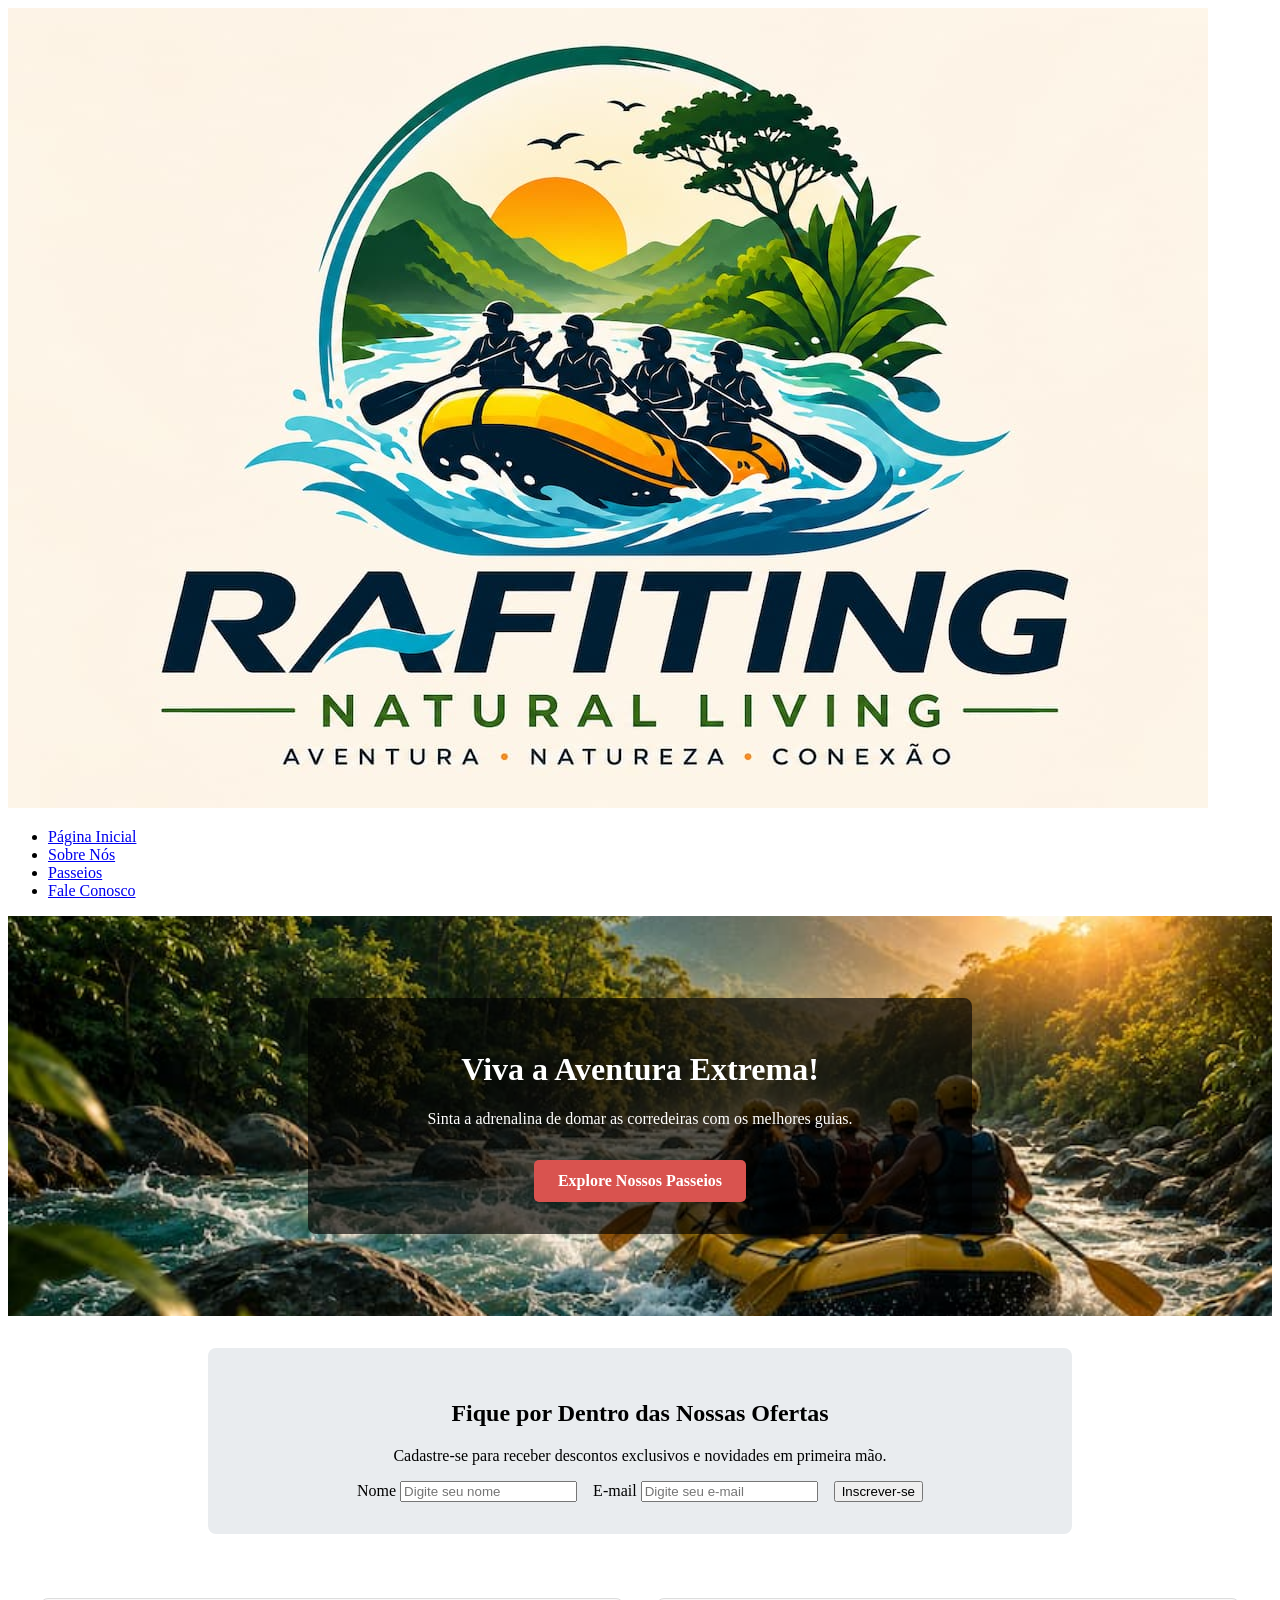
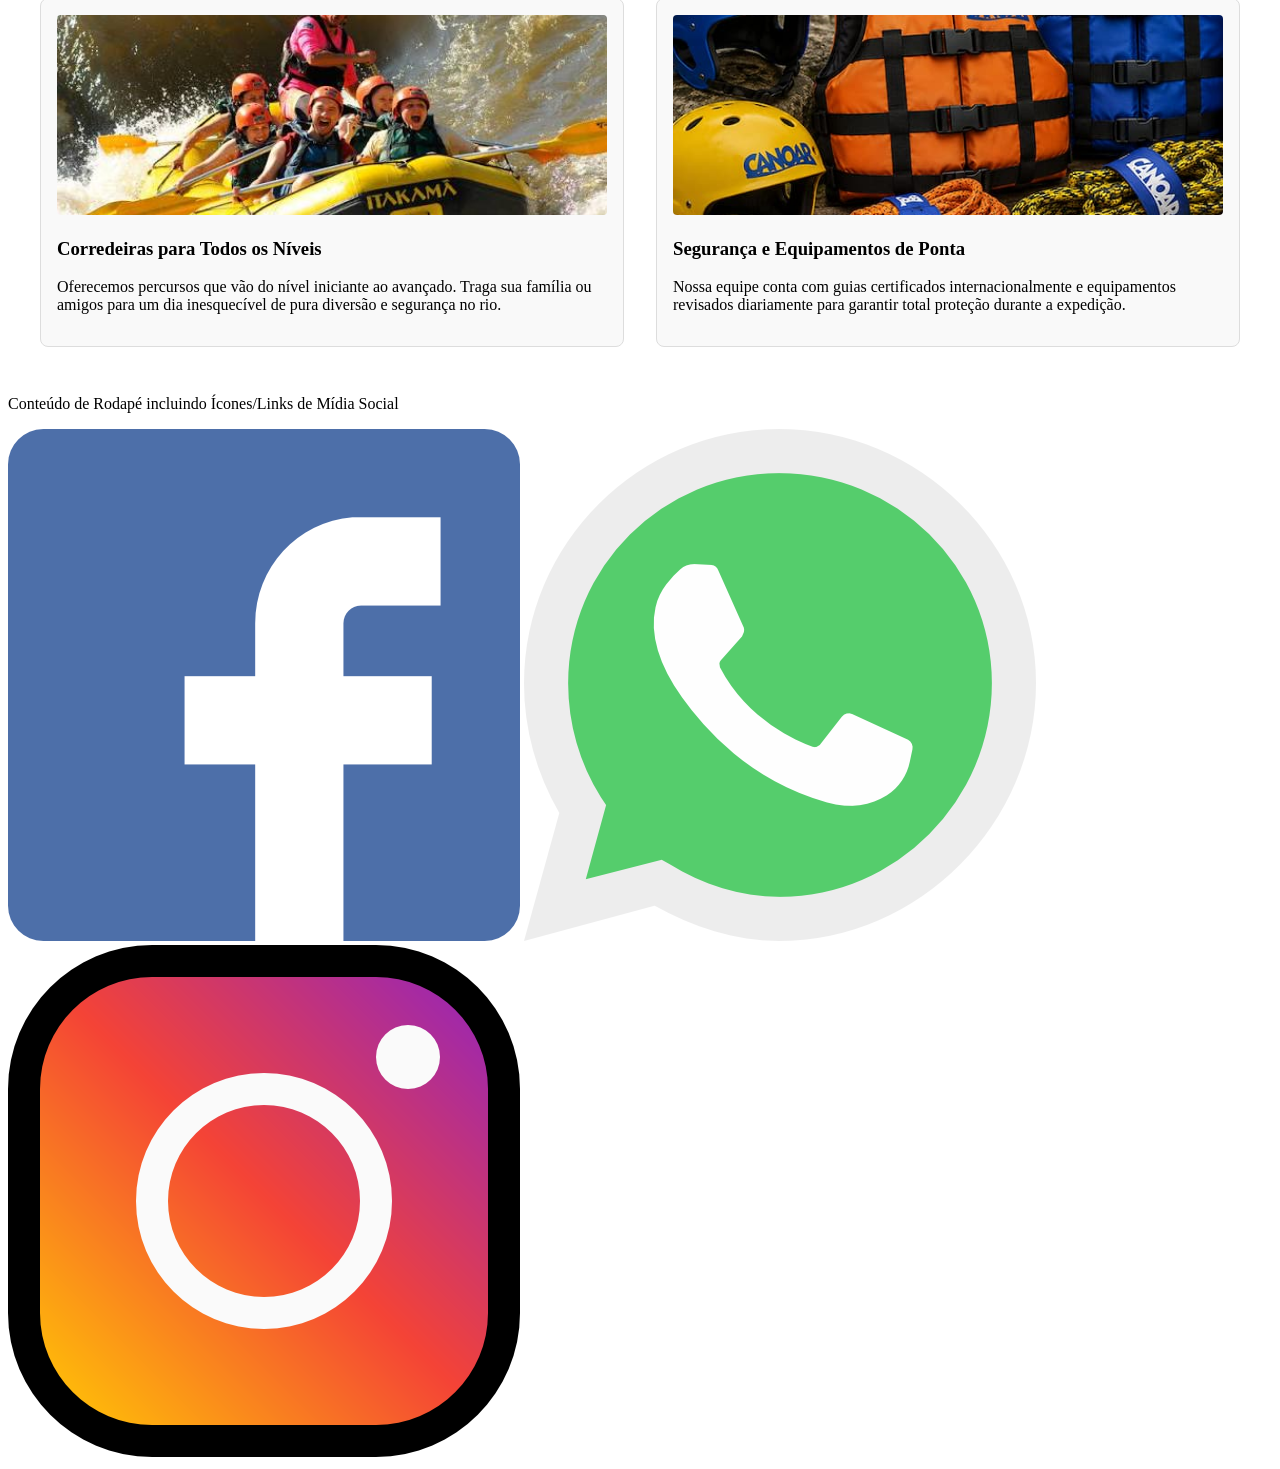
==== wwr/index.html @ a549028a "Atualizações projeto final" ====
<!DOCTYPE html>
<html lang="pt-br">

<head>
    <meta charset="UTF-8">
    <meta name="viewport" content="width=device-width, initial-scale=1.0">
    <meta name="description"
      content="Página inicial da  Natural Living. Descubra a emoção do rafting, conheça nossos passeios e junte-se à aventura!">
    <meta name="author" content="Gisele Rodrigues de Lima Albuquerque">
    <title>Início | Natural Living</title>
    <link rel="stylesheet" href="estilos/rafting.css">
</head>

<body>
    <header>
        <a id="logo_link" href="index.html">
            <img class="logo" src="imagens/logotipo.jpg" alt=" Natural Living">
        </a>
        <nav>
            <ul>
                <li><a href="index.html">Página Inicial</a></li>
                <li><a href="sobre.html">Sobre Nós</a></li>
                <li><a href="passeios.html">Passeios</a></li>
                <li><a href="contato.html">Fale Conosco</a></li>
            </ul>
        </nav>
    </header>

    <main class="home-main">
        <!-- Hero Section com Posicionamento Absoluto -->
        <div class="hero">
            <img src="imagens/hero.jpg" alt=" Natural Living" class="hero-img">
            <div class="hero-msg">
                <h1>Viva a Aventura Extrema!</h1>
                <p>Sinta a adrenalina de domar as corredeiras com os melhores guias.</p>
                <a href="passeios.html" class="btn-cta">Explore Nossos Passeios</a>
            </div>
        </div>

        <!-- Seção de Inscrição na Newsletter -->
        <section class="newsletter-section">
            <h2>Fique por Dentro das Nossas Ofertas</h2>
            <p>Cadastre-se para receber descontos exclusivos e novidades em primeira mão.</p>
            <form action="#" method="post" class="form-newsletter">
                <div class="form-row">
                    <label for="nome-news">Nome</label>
                    <input type="text" id="nome-news" name="nome-news" placeholder="Digite seu nome"
                      required>
                </div>
                <div class="form-row">
                    <label for="email-news">E-mail</label>
                    <input type="email" id="email-news" name="email-news"
                      placeholder="Digite seu e-mail" required>
                </div>
                <button type="submit" id="btn-newsletter" name="btn-newsletter"
                  class="btn-submit">Inscrever-se</button>
            </form>
        </section>

        <!-- Grid de Conteúdo e Destaques do Site -->
        <section class="home-grid">
            <article class="grid-card">
                <img src="imagens/grupo.jpg" alt="Grupo praticando rafting">
                <h3>Corredeiras para Todos os Níveis</h3>
                <p>Oferecemos percursos que vão do nível iniciante ao avançado. Traga sua família ou
                    amigos para um dia inesquecível de pura diversão e segurança no rio.</p>
            </article>

            <article class="grid-card">
                <img src="imagens/equipamentos.jpg" alt="Equipamentos de segurança para rafting">
                <h3>Segurança e Equipamentos de Ponta</h3>
                <p>Nossa equipe conta com guias certificados internacionalmente e equipamentos
                    revisados diariamente para garantir total proteção durante a expedição.</p>
            </article>
        </section>
    </main>

    <footer>
        <p>Conteúdo de Rodapé incluindo Ícones/Links de Mídia Social</p>
        <nav class="redes-sociais">
            <a href="https://www.facebook.com"><img src="imagens/facebook.png" alt="Facebook"></a>
            <a href="https://www.whatsapp.com"><img src="imagens/whatsapp.png" alt="Whatsapp"></a>
            <a href="https://www.instagram.com"><img src="imagens/instagram.png"
                  alt="Instagram"></a>
        </nav>
    </footer>
</body>

</html>
---- wwr/estilos/rafting.css ----
/* --- HERO SECTION (Posicionamento Absoluto) --- */
.hero {
    position: relative;
    width: 100%;
    overflow: hidden;
}

.hero-img {
    width: 100%;
    height: 400px;
    object-fit: cover;
    display: block;
}

.hero-msg {
    position: absolute;
    top: 50%;
    left: 50%;
    transform: translate(-50%, -50%);
    background-color: rgba(0, 0, 0, 0.65);
    color: #ffffff;
    padding: 2rem;
    text-align: center;
    border-radius: 8px;
    width: 80%;
    max-width: 600px;
}

.btn-cta {
    display: inline-block;
    margin-top: 1rem;
    padding: 0.75rem 1.5rem;
    background-color: #d9534f;
    color: #ffffff;
    text-decoration: none;
    font-weight: bold;
    border-radius: 5px;
    transition: background-color 0.3s;
}

.btn-cta:hover {
    background-color: #c9302c;
}

/* --- HOME GRID --- */
.home-grid {
    display: grid;
    grid-template-columns: repeat(auto-fit, minmax(300px, 1fr));
    gap: 2rem;
    padding: 2rem;
}

.grid-card {
    background: #f9f9f9;
    border: 1px solid #ddd;
    border-radius: 8px;
    overflow: hidden;
    padding: 1rem;
}

.grid-card img {
    width: 100%;
    height: 200px;
    object-fit: cover;
    border-radius: 4px;
}

/* --- NEWSLETTER SECTION --- */
.newsletter-section {
    background-color: #e9ecef;
    padding: 2rem;
    margin: 2rem auto;
    text-align: center;
    border-radius: 8px;
    max-width: 800px;
}

.form-newsletter {
    display: flex;
    flex-wrap: wrap;
    gap: 1rem;
    justify-content: center;
    align-items: flex-end;
    margin-top: 1rem;
}

/* --- PASSEIOS CARDS --- */
.passeios-cards {
    display: grid;
    grid-template-columns: repeat(auto-fit, minmax(280px, 1fr));
    gap: 1.5rem;
    padding: 2rem;
}

.card-passeio {
    border: 1px solid #ccc;
    border-radius: 8px;
    overflow: hidden;
    box-shadow: 0 2px 5px rgba(0, 0, 0, 0.1);
}

.card-passeio img {
    width: 100%;
    height: 220px;
    object-fit: cover;
}

.card-conteudo {
    padding: 1rem;
}

.passeios-cta {
    text-align: center;
    padding: 2rem 1rem;
    background-color: #f0f4f8;
}

/* --- TABELA DE PASSEIOS --- */
.tabela-section {
    padding: 2rem;
}

.tabela-container {
    overflow-x: auto;
}

table {
    width: 100%;
    border-collapse: collapse;
    margin-top: 1rem;
}

th,
td {
    border: 1px solid #ddd;
    padding: 0.75rem;
    text-align: left;
}

th {
    background-color: #333;
    color: #fff;
}

tr:nth-child(even) {
    background-color: #f2f2f2;
}
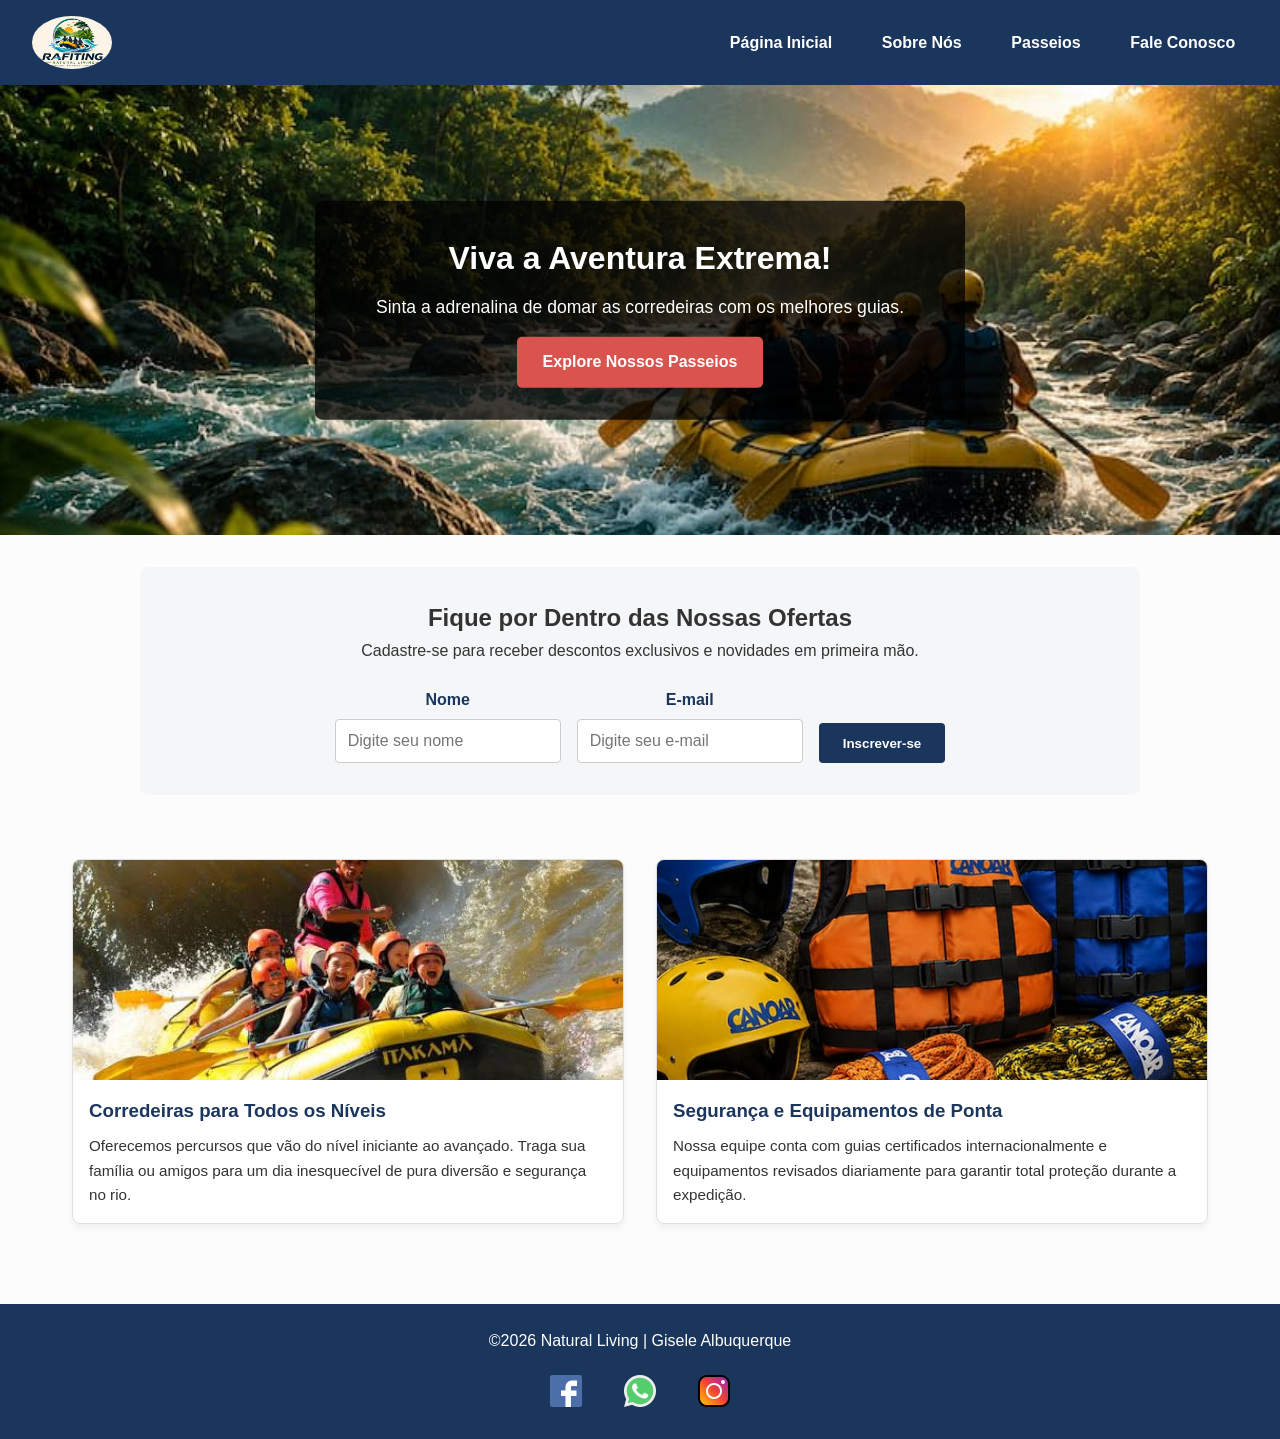
==== commit 2f7b1e9d: "Melhorando o CSS" ====
--- a/wwr/index.html
+++ b/wwr/index.html
@@ -76,7 +76,7 @@
     </main>
 
     <footer>
-        <p>Conteúdo de Rodapé incluindo Ícones/Links de Mídia Social</p>
+        <p>©️2026 Natural Living | Gisele Albuquerque</p>
         <nav class="redes-sociais">
             <a href="https://www.facebook.com"><img src="imagens/facebook.png" alt="Facebook"></a>
             <a href="https://www.whatsapp.com"><img src="imagens/whatsapp.png" alt="Whatsapp"></a>
--- a/wwr/estilos/rafting.css
+++ b/wwr/estilos/rafting.css
@@ -1,15 +1,80 @@
-/* --- HERO SECTION (Posicionamento Absoluto) --- */
+/* ==========================================================================
+   1. RESET E CONFIGURAÇÕES GERAIS
+   ========================================================================== */
+* {
+    box-sizing: border-box;
+    margin: 0;
+    padding: 0;
+}
+
+body {
+    font-family: Arial, Helvetica, sans-serif;
+    line-height: 1.6;
+    color: #333333;
+    background-color: #fcfcfc;
+}
+
+img {
+    max-width: 100%;
+    height: auto;
+    display: block;
+}
+
+/* ==========================================================================
+   2. CABEÇALHO E NAVEGAÇÃO UNIFORMES
+   ========================================================================== */
+header {
+    background-color: #1b365d;
+    display: flex;
+    justify-content: space-between;
+    align-items: center;
+    padding: 1rem 2rem;
+}
+
+#logo_link {
+    display: inline-block;
+}
+
+.logo {
+    width: 80px;
+    height: auto;
+    border-radius: 50%;
+}
+
+nav ul {
+    list-style: none;
+    display: flex;
+    gap: 1.5rem;
+}
+
+nav a {
+    color: #ffffff;
+    text-decoration: none;
+    font-weight: bold;
+    padding: 0.5rem 0.8rem;
+    transition: background-color 0.3s, color 0.3s;
+    border-radius: 4px;
+}
+
+nav a:hover {
+    background-color: #0088cc;
+    color: #ffffff;
+}
+
+/* ==========================================================================
+   3. HERO SECTION (Posicionamento Absoluto - index.html)
+   ========================================================================== */
 .hero {
     position: relative;
     width: 100%;
+    max-height: 500px;
     overflow: hidden;
 }
 
 .hero-img {
     width: 100%;
-    height: 400px;
+    height: 450px;
     object-fit: cover;
-    display: block;
 }
 
 .hero-msg {
@@ -17,62 +82,121 @@
     top: 50%;
     left: 50%;
     transform: translate(-50%, -50%);
-    background-color: rgba(0, 0, 0, 0.65);
+    background-color: rgba(0, 0, 0, 0.75);
     color: #ffffff;
     padding: 2rem;
     text-align: center;
     border-radius: 8px;
-    width: 80%;
-    max-width: 600px;
-}
-
+    width: 85%;
+    max-width: 650px;
+}
+
+.hero-msg h1 {
+    font-size: 2rem;
+    margin-bottom: 0.5rem;
+    color: #ffffff;
+}
+
+.hero-msg p {
+    font-size: 1.1rem;
+    margin-bottom: 1rem;
+}
+
+/* ==========================================================================
+   4. BOTÕES E CHAMADAS PARA AÇÃO (CTA)
+   ========================================================================== */
 .btn-cta {
     display: inline-block;
-    margin-top: 1rem;
-    padding: 0.75rem 1.5rem;
+    padding: 0.8rem 1.6rem;
     background-color: #d9534f;
     color: #ffffff;
     text-decoration: none;
     font-weight: bold;
     border-radius: 5px;
     transition: background-color 0.3s;
+    border: none;
+    cursor: pointer;
 }
 
 .btn-cta:hover {
-    background-color: #c9302c;
-}
-
-/* --- HOME GRID --- */
-.home-grid {
+    background-color: #b52b27;
+}
+
+.btn-submit {
+    padding: 0.8rem 1.5rem;
+    background-color: #1b365d;
+    color: #ffffff;
+    border: none;
+    border-radius: 4px;
+    font-weight: bold;
+    cursor: pointer;
+    transition: background-color 0.3s;
+}
+
+.btn-submit:hover {
+    background-color: #0088cc;
+}
+
+/* ==========================================================================
+   5. LAYOUT CSS GRID (Home, Passeios e Equipe)
+   ========================================================================== */
+.home-grid,
+.passeios-cards,
+.equipe-grid {
     display: grid;
-    grid-template-columns: repeat(auto-fit, minmax(300px, 1fr));
+    grid-template-columns: repeat(auto-fit, minmax(280px, 1fr));
     gap: 2rem;
     padding: 2rem;
-}
-
-.grid-card {
-    background: #f9f9f9;
-    border: 1px solid #ddd;
+    max-width: 1200px;
+    margin: 0 auto;
+}
+
+.grid-card,
+.card-passeio,
+.funcionario {
+    background: #ffffff;
+    border: 1px solid #e0e0e0;
     border-radius: 8px;
     overflow: hidden;
-    padding: 1rem;
-}
-
-.grid-card img {
-    width: 100%;
-    height: 200px;
+    box-shadow: 0 4px 6px rgba(0, 0, 0, 0.05);
+}
+
+.grid-card img,
+.card-passeio img,
+.funcionario img {
+    width: 100%;
+    height: 220px;
     object-fit: cover;
-    border-radius: 4px;
-}
-
-/* --- NEWSLETTER SECTION --- */
+}
+
+.grid-card h3,
+.card-conteudo h2,
+.equipe-section h2 {
+    padding: 1rem 1rem 0.5rem 1rem;
+    color: #1b365d;
+}
+
+.grid-card p,
+.card-conteudo p,
+figcaption {
+    padding: 0 1rem 1rem 1rem;
+    font-size: 0.95rem;
+}
+
+/* ==========================================================================
+   6. FORMULÁRIOS E NEWSLETTER
+   ========================================================================== */
+.newsletter-section,
+.mapa-e-formulario {
+    max-width: 1000px;
+    margin: 2rem auto;
+    padding: 2rem;
+    background-color: #f4f6f8;
+    border-radius: 8px;
+}
+
 .newsletter-section {
-    background-color: #e9ecef;
-    padding: 2rem;
-    margin: 2rem auto;
-    text-align: center;
-    border-radius: 8px;
-    max-width: 800px;
+    text-align: center;
 }
 
 .form-newsletter {
@@ -81,43 +205,84 @@
     gap: 1rem;
     justify-content: center;
     align-items: flex-end;
-    margin-top: 1rem;
-}
-
-/* --- PASSEIOS CARDS --- */
-.passeios-cards {
-    display: grid;
-    grid-template-columns: repeat(auto-fit, minmax(280px, 1fr));
-    gap: 1.5rem;
-    padding: 2rem;
-}
-
-.card-passeio {
+    margin-top: 1.5rem;
+}
+
+.form-contato {
+    display: flex;
+    flex-direction: column;
+    gap: 1.2rem;
+    width: 100%;
+}
+
+.form-row {
+    display: flex;
+    flex-direction: column;
+    gap: 0.4rem;
+}
+
+.form-row label,
+.label-title {
+    font-weight: bold;
+    color: #1b365d;
+}
+
+.form-row input[type="text"],
+.form-row input[type="email"],
+.form-row textarea {
+    padding: 0.75rem;
     border: 1px solid #ccc;
-    border-radius: 8px;
-    overflow: hidden;
-    box-shadow: 0 2px 5px rgba(0, 0, 0, 0.1);
-}
-
-.card-passeio img {
-    width: 100%;
-    height: 220px;
-    object-fit: cover;
-}
-
-.card-conteudo {
-    padding: 1rem;
-}
-
-.passeios-cta {
-    text-align: center;
-    padding: 2rem 1rem;
-    background-color: #f0f4f8;
-}
-
-/* --- TABELA DE PASSEIOS --- */
+    border-radius: 4px;
+    font-size: 1rem;
+    width: 100%;
+}
+
+.radio-options {
+    display: flex;
+    flex-direction: column;
+    gap: 0.5rem;
+    margin-top: 0.4rem;
+}
+
+.radio-options label,
+.checkbox-row label {
+    font-weight: normal;
+    cursor: pointer;
+}
+
+/* Container flex do mapa e formulário */
+.mapa-e-formulario {
+    display: flex;
+    flex-wrap: wrap;
+    gap: 2rem;
+}
+
+.mapa-container,
+.form-contato {
+    flex: 1 1 400px;
+}
+
+.mapa-container iframe {
+    width: 100%;
+    height: 100%;
+    min-height: 380px;
+    border: none;
+    border-radius: 8px;
+}
+
+/* ==========================================================================
+   7. TABELA (Página de Passeios)
+   ========================================================================== */
 .tabela-section {
-    padding: 2rem;
+    max-width: 1000px;
+    margin: 2rem auto;
+    padding: 0 1rem;
+}
+
+.tabela-section h2 {
+    margin-bottom: 1rem;
+    color: #1b365d;
+    text-align: center;
 }
 
 .tabela-container {
@@ -127,21 +292,149 @@
 table {
     width: 100%;
     border-collapse: collapse;
-    margin-top: 1rem;
+    background-color: #ffffff;
 }
 
 th,
 td {
-    border: 1px solid #ddd;
-    padding: 0.75rem;
+    border: 1px solid #dddddd;
+    padding: 0.8rem 1rem;
     text-align: left;
 }
 
 th {
-    background-color: #333;
-    color: #fff;
+    background-color: #1b365d;
+    color: #ffffff;
 }
 
 tr:nth-child(even) {
-    background-color: #f2f2f2;
+    background-color: #f8f9fa;
+}
+
+/* ==========================================================================
+   8. PÁGINA SOBRE NÓS (sobre.html)
+   ========================================================================== */
+.sobre-hero {
+    text-align: center;
+    padding: 3rem 1rem 2rem 1rem;
+    background-color: #f0f4f8;
+    margin-bottom: 2rem;
+}
+
+.sobre-hero h1 {
+    color: #1b365d;
+    font-size: 2.2rem;
+    margin-bottom: 0.5rem;
+}
+
+.sobre-hero p {
+    font-size: 1.1rem;
+    color: #555555;
+    max-width: 800px;
+    margin: 0 auto;
+}
+
+.sobre-historia,
+.sobre-missao {
+    display: grid;
+    grid-template-columns: repeat(auto-fit, minmax(300px, 1fr));
+    gap: 2rem;
+    align-items: center;
+    max-width: 1100px;
+    margin: 2rem auto;
+    padding: 0 1.5rem;
+}
+
+.sobre-historia img,
+.sobre-missao img {
+    width: 100%;
+    height: 320px;
+    object-fit: cover;
+    border-radius: 8px;
+    box-shadow: 0 4px 8px rgba(0, 0, 0, 0.1);
+}
+
+.sobre-texto h2 {
+    color: #1b365d;
+    font-size: 1.8rem;
+    margin-bottom: 1rem;
+    border-bottom: 3px solid #d9534f;
+    display: inline-block;
+    padding-bottom: 0.2rem;
+}
+
+.sobre-texto p {
+    margin-bottom: 1rem;
+    line-height: 1.7;
+}
+
+.sobre-aventuras {
+    max-width: 1100px;
+    margin: 3rem auto;
+    padding: 0 1.5rem;
+    text-align: center;
+}
+
+.sobre-aventuras h2 {
+    color: #1b365d;
+    font-size: 1.8rem;
+    margin-bottom: 1.5rem;
+}
+
+.galeria-grid {
+    display: grid;
+    grid-template-columns: repeat(auto-fit, minmax(200px, 1fr));
+    gap: 1.5rem;
+}
+
+.galeria-grid figure {
+    background-color: #ffffff;
+    border: 1px solid #e0e0e0;
+    border-radius: 8px;
+    overflow: hidden;
+    box-shadow: 0 2px 5px rgba(0, 0, 0, 0.05);
+}
+
+.galeria-grid img {
+    width: 100%;
+    height: 180px;
+    object-fit: cover;
+}
+
+.galeria-grid figcaption {
+    padding: 0.8rem;
+    font-size: 0.9rem;
+    color: #333333;
+    font-weight: bold;
+}
+
+/* ==========================================================================
+   9. RODAPÉ UNIFORME
+   ========================================================================== */
+footer {
+    background-color: #1b365d;
+    color: #ffffff;
+    text-align: center;
+    padding: 1.5rem;
+    margin-top: 3rem;
+}
+
+footer p {
+    margin-bottom: 0.8rem;
+}
+
+.redes-sociais {
+    display: flex;
+    justify-content: center;
+    gap: 1rem;
+}
+
+.redes-sociais img {
+    width: 32px;
+    height: 32px;
+    transition: transform 0.2s;
+}
+
+.redes-sociais img:hover {
+    transform: scale(1.15);
 }
